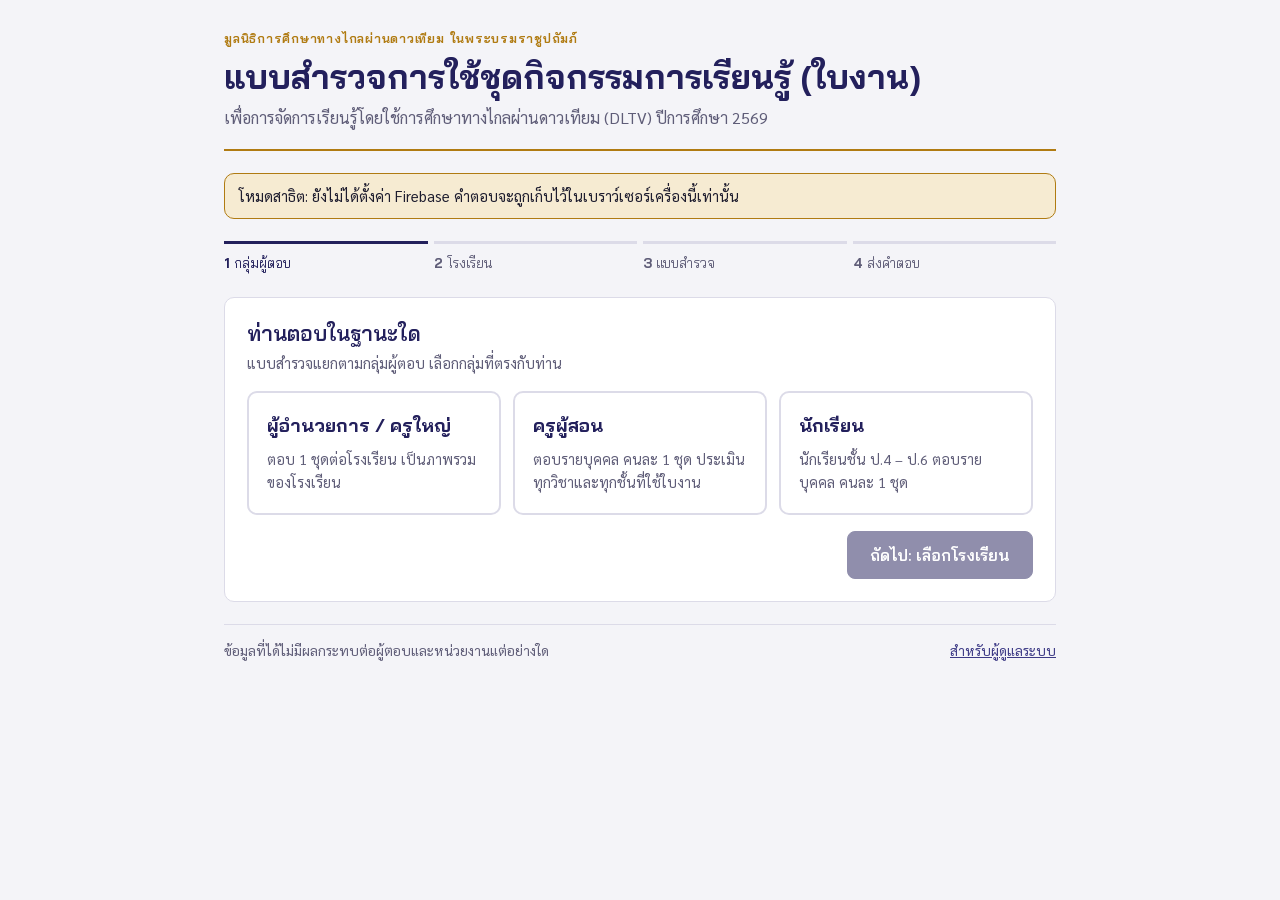
==== index.html @ cc423f3e "Add files via upload" ====
<!doctype html>
<html lang="th">
<head>
<meta charset="utf-8">
<meta name="viewport" content="width=device-width, initial-scale=1, viewport-fit=cover">
<title>แบบสำรวจใบงาน DLTV</title>
<meta name="claude:viewport-fit-sides" content="cover">
<link rel="preconnect" href="https://fonts.googleapis.com">
<link rel="preconnect" href="https://fonts.gstatic.com" crossorigin>
<link rel="stylesheet" href="https://fonts.googleapis.com/css2?family=Bai+Jamjuree:wght@500;600;700&family=Sarabun:wght@400;500;600&display=swap">
<link rel="stylesheet" href="css/style.css">
</head>
<body>
<main class="wrap" id="app">
  <header class="mast">
    <p class="eyebrow" id="org"></p>
    <h1 id="title"></h1>
    <p class="sub" id="subtitle"></p>
  </header>
  <p class="demo-flag" id="demoFlag" hidden>โหมดสาธิต: ยังไม่ได้ตั้งค่า Firebase คำตอบจะถูกเก็บไว้ในเบราว์เซอร์เครื่องนี้เท่านั้น</p>
  <div id="draftBar" class="alert info" hidden>
    มีแบบสำรวจที่ยังกรอกไม่เสร็จในเครื่องนี้
    <button class="link" id="draftResume" type="button">ทำต่อ</button> ·
    <button class="link" id="draftDiscard" type="button">เริ่มใหม่</button>
  </div>

  <ol class="steps" id="steps">
    <li data-s="1"><b>1</b>กลุ่มผู้ตอบ</li>
    <li data-s="2"><b>2</b>โรงเรียน</li>
    <li data-s="3"><b>3</b>แบบสำรวจ</li>
    <li data-s="4"><b>4</b>ส่งคำตอบ</li>
  </ol>

  <!-- STEP 1 -->
  <section class="panel" id="s1">
    <header>
      <h2>ท่านตอบในฐานะใด</h2>
      <p class="hint">แบบสำรวจแยกตามกลุ่มผู้ตอบ เลือกกลุ่มที่ตรงกับท่าน</p>
    </header>
    <div class="roles" id="roles"></div>
    <div class="actions"><span></span><button class="btn" id="to2" type="button" disabled>ถัดไป: เลือกโรงเรียน</button></div>
  </section>

  <!-- STEP 2 -->
  <section class="panel" id="s2" hidden>
    <header>
      <h2>ค้นหาโรงเรียนของท่าน</h2>
      <p class="hint">พิมพ์ชื่อโรงเรียนหรือรหัส 10 หลัก ระบบจะดึงข้อมูลพื้นฐานมาให้</p>
    </header>
    <div class="seg" role="group" aria-label="ประเภทโรงเรียน">
      <button type="button" data-mode="list" aria-pressed="true">โรงเรียนปลายทาง (ค้นหาจากรายชื่อ)</button>
      <button type="button" data-mode="manual" aria-pressed="false">โรงเรียนต้นทาง / ไม่พบชื่อ</button>
    </div>

    <div id="modeList" style="display:grid;gap:12px">
      <div class="search-row">
        <label class="f"><span>ชื่อโรงเรียน หรือ รหัสโรงเรียน</span>
          <input type="search" id="q" placeholder="เช่น บ้านคลองปัญญา หรือ 1081010170" autocomplete="off"></label>
        <label class="f"><span>จังหวัด (ไม่บังคับ)</span>
          <select id="prov"><option value="">ทุกจังหวัด</option></select></label>
      </div>
      <ul class="results" id="results" hidden></ul>
      <p class="hint" id="loadMsg">กำลังโหลดรายชื่อโรงเรียน…</p>
    </div>

    <div id="modeManual" hidden style="display:grid;gap:12px">
      <p class="hint">สำหรับโรงเรียนต้นทาง หรือโรงเรียนที่ไม่พบในรายชื่อ กรุณากรอกข้อมูลเอง</p>
      <div class="grid2">
        <label class="f"><span>รหัสโรงเรียน (10 หลัก) <b>*</b></span><input type="text" inputmode="numeric" maxlength="10" id="m_code" data-k="school.code"></label>
        <label class="f"><span>ชื่อโรงเรียน <b>*</b></span><input type="text" id="m_name" data-k="school.name"></label>
        <label class="f"><span>ตำบล</span><input type="text" id="m_tambon" data-k="school.tambon"></label>
        <label class="f"><span>อำเภอ</span><input type="text" id="m_amphoe" data-k="school.amphoe"></label>
        <label class="f"><span>จังหวัด <b>*</b></span><input type="text" id="m_province" data-k="school.province"></label>
        <label class="f"><span>รหัสไปรษณีย์</span><input type="text" inputmode="numeric" maxlength="5" id="m_zip" data-k="school.zip"></label>
        <label class="f"><span>หมายเลขโทรศัพท์</span><input type="tel" id="m_phone" data-k="school.phone"></label>
      </div>
    </div>

    <div id="picked"></div>

    <fieldset id="affil">
      <legend>หน่วยงานต้นสังกัด <b style="color:var(--bad)">*</b></legend>
      <div class="choices" id="affilChoices"></div>
    </fieldset>

    <div class="actions">
      <button class="btn ghost" type="button" data-back="1">ย้อนกลับ</button>
      <button class="btn" id="to3" type="button">ถัดไป: ทำแบบสำรวจ</button>
    </div>
  </section>

  <!-- STEP 3 -->
  <section class="panel" id="s3" hidden>
    <header>
      <p class="eyebrow" id="formEyebrow"></p>
      <h2 id="formTitle"></h2>
      <p class="hint" id="formSchool"></p>
    </header>
    <div id="form" style="display:grid;gap:22px"></div>
    <div id="formErr" class="alert err" hidden></div>
    <div class="actions">
      <button class="btn ghost" type="button" data-back="2">ย้อนกลับ</button>
      <button class="btn" id="submit" type="button">ส่งแบบสำรวจ</button>
    </div>
  </section>

  <!-- STEP 4 -->
  <section class="panel done" id="s4" hidden>
    <div class="check" aria-hidden="true">✓</div>
    <h2>ส่งแบบสำรวจเรียบร้อยแล้ว</h2>
    <p>ขอบคุณที่ร่วมให้ข้อมูล คำตอบของท่านจะนำไปพัฒนาคู่มือครู แผนการจัดการเรียนรู้ และชุดกิจกรรมการเรียนรู้ (ใบงาน)</p>
    <p class="ref" id="refNo"></p>
    <button class="btn" id="again" type="button">ตอบแบบสำรวจอีกชุด</button>
  </section>

  <footer class="foot">
    <span>ข้อมูลที่ได้ไม่มีผลกระทบต่อผู้ตอบและหน่วยงานแต่อย่างใด</span>
    <a href="admin.html">สำหรับผู้ดูแลระบบ</a>
  </footer>
</main>
<script type="module" src="js/survey.js"></script>
</body>
</html>
---- css/style.css ----
/* Layout: single reading column (max 52rem) of numbered steps; admin uses a wider 72rem grid.
   Palette: royal ink + foundation gold on a cool paper ground. */
:root {
  --ink: #23205c;
  --ink-2: #3d3a86;
  --gold: #b07b12;
  --gold-soft: #f6ebd2;
  --bg: #f4f4f8;
  --surface: #ffffff;
  --line: #dcdbe8;
  --fg: #1d1c2e;
  --muted: #5f5d78;
  --ok: #1f7a4d;
  --ok-soft: #e1f2e9;
  --warn: #a2560b;
  --bad: #b3261e;
  --bad-soft: #fbe6e4;
  --focus: #5b57d6;
  --font-display: "Bai Jamjuree", "Sarabun", "Leelawadee UI", "Tahoma", sans-serif;
  --font-body: "Sarabun", "Leelawadee UI", "Tahoma", sans-serif;
  --r: 10px;
}
@media (prefers-color-scheme: dark) {
  :root:not([data-theme="light"]) {
    --ink: #c9c6ff; --ink-2: #a9a5f5; --gold: #e2b450; --gold-soft: #3a2f17;
    --bg: #14131f; --surface: #1e1d2d; --line: #34334a; --fg: #ebeaf5; --muted: #a3a1bd;
    --ok: #5fcf95; --ok-soft: #173326; --warn: #f0a85a; --bad: #ff8a80; --bad-soft: #3d1f1d; --focus: #9e9bff;
    color-scheme: dark;
  }
}
:root[data-theme="dark"] {
  --ink: #c9c6ff; --ink-2: #a9a5f5; --gold: #e2b450; --gold-soft: #3a2f17;
  --bg: #14131f; --surface: #1e1d2d; --line: #34334a; --fg: #ebeaf5; --muted: #a3a1bd;
  --ok: #5fcf95; --ok-soft: #173326; --warn: #f0a85a; --bad: #ff8a80; --bad-soft: #3d1f1d; --focus: #9e9bff;
  color-scheme: dark;
}

* { box-sizing: border-box; }
[hidden] { display: none !important; }
body {
  margin: 0; background: var(--bg); color: var(--fg);
  font: 16px/1.65 var(--font-body);
  padding-left: max(16px, env(safe-area-inset-left, 0px));
  padding-right: max(16px, env(safe-area-inset-right, 0px));
}
h1, h2, h3 { font-family: var(--font-display); line-height: 1.3; text-wrap: balance; margin: 0; color: var(--ink); }
h1 { font-size: clamp(1.5rem, 4vw, 2.1rem); font-weight: 700; }
h2 { font-size: 1.3rem; font-weight: 600; }
h3 { font-size: 1.05rem; font-weight: 600; }
p { margin: 0; }
a { color: var(--ink-2); }
button, input, select, textarea { font: inherit; color: inherit; }
:focus-visible { outline: 3px solid var(--focus); outline-offset: 2px; }

.wrap { max-width: 52rem; margin: 0 auto; padding-block: 28px 64px; display: grid; gap: 22px; }
.wrap.wide { max-width: 76rem; }

/* masthead */
.mast { display: grid; gap: 6px; padding-bottom: 18px; border-bottom: 2px solid var(--gold); }
.eyebrow { font-family: var(--font-display); font-size: .8rem; letter-spacing: .06em; color: var(--gold); font-weight: 600; }
.mast .sub { color: var(--muted); }
.demo-flag { background: var(--gold-soft); color: var(--fg); border: 1px solid var(--gold); border-radius: var(--r); padding: 10px 14px; font-size: .92rem; }

/* step tracker */
.steps { display: grid; grid-template-columns: repeat(4, minmax(0, 1fr)); gap: 6px; list-style: none; margin: 0; padding: 0; }
.steps li { min-width: 0; font-family: var(--font-display); font-size: .85rem; color: var(--muted); padding-top: 8px; border-top: 3px solid var(--line); }
.steps li b { font-weight: 700; margin-right: 4px; }
.steps li.on { color: var(--ink); border-top-color: var(--ink); }
.steps li.done { color: var(--ok); border-top-color: var(--ok); }

.panel { background: var(--surface); border: 1px solid var(--line); border-radius: var(--r); padding: 22px; display: grid; gap: 16px; min-width: 0; }
.panel > header { display: grid; gap: 4px; }
.hint { color: var(--muted); font-size: .92rem; }

/* role cards */
.roles { display: grid; grid-template-columns: repeat(auto-fit, minmax(14rem, 1fr)); gap: 12px; }
.role { text-align: left; background: var(--surface); border: 2px solid var(--line); border-radius: var(--r); padding: 18px; cursor: pointer; display: grid; gap: 6px; }
.role:hover { border-color: var(--ink-2); }
.role[aria-pressed="true"] { border-color: var(--ink); box-shadow: inset 0 0 0 1px var(--ink); }
.role .t { font-family: var(--font-display); font-weight: 700; font-size: 1.15rem; color: var(--ink); }
.role .n { font-size: .9rem; color: var(--muted); }
.role .tag { justify-self: start; font-size: .75rem; font-family: var(--font-display); background: var(--gold-soft); color: var(--fg); padding: 1px 8px; border-radius: 99px; }

/* fields */
.grid2 { display: grid; grid-template-columns: repeat(auto-fit, minmax(14rem, 1fr)); gap: 12px 16px; }
.grid3 { display: grid; grid-template-columns: repeat(auto-fit, minmax(10rem, 1fr)); gap: 12px 16px; }
label.f { display: grid; gap: 4px; font-size: .92rem; color: var(--muted); min-width: 0; }
label.f > span b { color: var(--bad); }
input[type=text], input[type=tel], input[type=email], input[type=number], input[type=search], input[type=password], select, textarea {
  width: 100%; background: var(--bg); border: 1px solid var(--line); border-radius: 8px; padding: 9px 12px; color: var(--fg);
}
textarea { min-height: 6.5rem; resize: vertical; }
input:focus, select:focus, textarea:focus { border-color: var(--ink-2); outline: none; box-shadow: 0 0 0 3px color-mix(in srgb, var(--focus) 25%, transparent); }
.missing input, .missing select, .missing textarea, input.missing, textarea.missing { border-color: var(--bad); }
fieldset { border: 0; margin: 0; padding: 0; display: grid; gap: 8px; min-width: 0; }
legend { font-family: var(--font-display); font-weight: 600; color: var(--ink); padding: 0; margin-bottom: 6px; }
.choice { display: flex; gap: 10px; align-items: flex-start; padding: 8px 12px; border: 1px solid var(--line); border-radius: 8px; cursor: pointer; background: var(--surface); }
.choice:has(input:checked) { border-color: var(--ink); background: color-mix(in srgb, var(--ink) 6%, var(--surface)); }
.choice input { margin-top: 5px; accent-color: var(--ink); }
.choices { display: grid; gap: 8px; }
fieldset.missing .choice { border-color: var(--bad); }

/* tabs (segmented) */
.seg { display: inline-flex; border: 1px solid var(--line); border-radius: 12px; padding: 3px; background: var(--bg); flex-wrap: wrap; gap: 2px; }
.seg button { border: 0; background: transparent; padding: 6px 14px; border-radius: 9px; cursor: pointer; color: var(--muted); text-align: left; font-family: var(--font-display); font-size: .9rem; }
.seg button[aria-pressed="true"] { background: var(--surface); color: var(--ink); font-weight: 600; box-shadow: 0 1px 2px rgb(0 0 0 / .12); }

/* school search */
.search-row { display: grid; grid-template-columns: 1fr minmax(9rem, 14rem); gap: 10px; }
@media (max-width: 560px) { .search-row { grid-template-columns: 1fr; } }
.results { list-style: none; margin: 0; padding: 0; border: 1px solid var(--line); border-radius: 8px; max-height: 22rem; overflow-y: auto; }
.results li { border-bottom: 1px solid var(--line); }
.results li:last-child { border-bottom: 0; }
.results button { width: 100%; text-align: left; background: transparent; border: 0; padding: 10px 14px; cursor: pointer; display: grid; grid-template-columns: 1fr auto; gap: 2px 10px; align-items: center; }
.results button:hover, .results button:focus-visible { background: color-mix(in srgb, var(--ink) 7%, transparent); }
.results .nm { font-weight: 600; }
.results .loc { grid-column: 1; font-size: .85rem; color: var(--muted); }
.results .empty { padding: 14px; color: var(--muted); }
.badge { font-size: .75rem; font-family: var(--font-display); padding: 2px 9px; border-radius: 99px; white-space: nowrap; grid-row: 1 / span 2; grid-column: 2; }
.b-sem1 { background: #e3eefc; color: #1d4f91; }
.b-sem2 { background: #f3e5fb; color: #6b2d8c; }
.b-both { background: var(--gold-soft); color: #6d4b05; }
.b-origin { background: #e7e7ee; color: #45445a; }
:root[data-theme="dark"] .b-sem1 { background: #1d2c44; color: #9cc2f5; }
:root[data-theme="dark"] .b-sem2 { background: #33223f; color: #d7a9f0; }
:root[data-theme="dark"] .b-both { color: var(--gold); }
:root[data-theme="dark"] .b-origin { background: #2c2b3d; color: #c4c3d8; }
@media (prefers-color-scheme: dark) {
  :root:not([data-theme="light"]) .b-sem1 { background: #1d2c44; color: #9cc2f5; }
  :root:not([data-theme="light"]) .b-sem2 { background: #33223f; color: #d7a9f0; }
  :root:not([data-theme="light"]) .b-both { color: var(--gold); }
  :root:not([data-theme="light"]) .b-origin { background: #2c2b3d; color: #c4c3d8; }
}

.school-card { border: 1px solid var(--ink-2); border-radius: var(--r); padding: 16px; display: grid; gap: 10px; background: color-mix(in srgb, var(--ink) 4%, var(--surface)); }
.school-card .top { display: flex; flex-wrap: wrap; gap: 8px 12px; align-items: center; justify-content: space-between; }
.school-card .top h3 { font-size: 1.2rem; }
.kv { display: grid; grid-template-columns: repeat(auto-fit, minmax(11rem, 1fr)); gap: 6px 16px; margin: 0; }
.kv div { min-width: 0; }
.kv dt { font-size: .78rem; color: var(--muted); }
.kv dd { margin: 0; font-weight: 500; overflow-wrap: anywhere; font-variant-numeric: tabular-nums; }

/* matrix (subject x grade) */
.tbl-wrap { overflow-x: auto; border: 1px solid var(--line); border-radius: 8px; }
table { border-collapse: collapse; width: 100%; font-variant-numeric: tabular-nums; }
th, td { padding: 8px 10px; border-bottom: 1px solid var(--line); text-align: left; vertical-align: middle; }
thead th { font-family: var(--font-display); font-size: .85rem; color: var(--muted); background: var(--bg); font-weight: 600; }
tr:last-child td { border-bottom: 0; }
.matrix td.c, .matrix th.c { text-align: center; width: 3.6rem; }
.matrix input { width: 1.25rem; height: 1.25rem; accent-color: var(--ink); cursor: pointer; }
.matrix tr.missing td:first-child { color: var(--bad); }

/* rating blocks */
.rblock { border: 1px solid var(--line); border-radius: var(--r); overflow: hidden; }
.rblock > summary { list-style: none; cursor: pointer; padding: 14px 16px; display: flex; flex-wrap: wrap; gap: 6px 12px; align-items: center; justify-content: space-between; background: var(--bg); }
.rblock > summary::-webkit-details-marker { display: none; }
.rblock > summary h3 { font-size: 1.05rem; }
.rblock > summary .cnt { font-family: var(--font-display); font-size: .85rem; color: var(--muted); font-variant-numeric: tabular-nums; }
.rblock.complete > summary .cnt { color: var(--ok); }
.rblock.missing { border-color: var(--bad); }
.rblock .tools { display: flex; justify-content: flex-end; gap: 8px; padding: 8px 16px 0; flex-wrap: wrap; }
.rgroup { padding: 4px 16px 10px; }
.rgroup h4 { margin: 14px 0 4px; font-family: var(--font-display); font-size: .9rem; color: var(--gold); font-weight: 600; }
.ritem { display: grid; grid-template-columns: 1.6rem 1fr auto; gap: 6px 10px; align-items: center; padding: 9px 0; border-top: 1px dashed var(--line); }
.ritem .no { color: var(--muted); font-variant-numeric: tabular-nums; font-size: .9rem; }
.ritem.missing .txt { color: var(--bad); }
.scale { display: flex; gap: 4px; }
.scale label { position: relative; }
.scale input { position: absolute; opacity: 0; inset: 0; }
.scale span { display: grid; place-items: center; width: 2.4rem; height: 2.4rem; border: 1px solid var(--line); border-radius: 8px; font-family: var(--font-display); font-weight: 600; cursor: pointer; background: var(--surface); color: var(--muted); }
.scale input:checked + span { background: var(--ink); color: var(--surface); border-color: var(--ink); }
.scale input:focus-visible + span { outline: 3px solid var(--focus); outline-offset: 1px; }
.scale label:hover span { border-color: var(--ink-2); }
@media (max-width: 620px) {
  .ritem { grid-template-columns: 1.6rem 1fr; }
  .ritem .scale { grid-column: 2; }
}
.legend { display: flex; flex-wrap: wrap; gap: 4px 14px; font-size: .82rem; color: var(--muted); }
.legend b { font-family: var(--font-display); color: var(--ink); }

/* buttons */
.actions { display: flex; flex-wrap: wrap; gap: 10px; justify-content: space-between; align-items: center; }
.btn { border: 1px solid var(--ink); background: var(--ink); color: var(--surface); padding: 10px 22px; border-radius: 8px; cursor: pointer; font-family: var(--font-display); font-weight: 600; }
.btn:hover { background: var(--ink-2); border-color: var(--ink-2); }
.btn:disabled { opacity: .5; cursor: not-allowed; }
.btn.ghost { background: transparent; color: var(--ink); }
.btn.ghost:hover { background: color-mix(in srgb, var(--ink) 8%, transparent); }
.btn.small { padding: 5px 12px; font-size: .85rem; font-weight: 500; }
.btn.danger { background: var(--bad); border-color: var(--bad); }
.link { background: none; border: 0; color: var(--ink-2); text-decoration: underline; cursor: pointer; padding: 0; }

.alert { border-radius: 8px; padding: 12px 14px; font-size: .95rem; }
.alert.err { background: var(--bad-soft); color: var(--bad); }
.alert.ok { background: var(--ok-soft); color: var(--ok); }
.alert.info { background: var(--gold-soft); color: var(--fg); }

.done { text-align: center; padding: 40px 22px; justify-items: center; }
.done .ref { font-family: var(--font-display); font-size: .9rem; color: var(--muted); }
.check { width: 64px; height: 64px; border-radius: 50%; background: var(--ok-soft); color: var(--ok); display: grid; place-items: center; font-size: 2rem; font-weight: 700; }

footer.foot { color: var(--muted); font-size: .85rem; display: flex; flex-wrap: wrap; gap: 6px 16px; justify-content: space-between; border-top: 1px solid var(--line); padding-top: 14px; }

@media (prefers-reduced-motion: no-preference) {
  .panel { animation: rise .25s ease-out; }
  @keyframes rise { from { transform: translateY(6px); } to { transform: none; } }
}

/* ---------- admin ---------- */
.toolbar { display: flex; flex-wrap: wrap; gap: 10px 14px; align-items: end; }
.toolbar label.f { flex: 1 1 11rem; }
.toolbar .btns { display: flex; flex-wrap: wrap; gap: 8px; }
.tabs { display: flex; gap: 4px; border-bottom: 1px solid var(--line); overflow-x: auto; }
.tabs button { border: 0; background: none; padding: 10px 14px; cursor: pointer; font-family: var(--font-display); color: var(--muted); border-bottom: 3px solid transparent; white-space: nowrap; }
.tabs button[aria-selected="true"] { color: var(--ink); border-bottom-color: var(--gold); font-weight: 600; }
.kpis { display: grid; grid-template-columns: repeat(auto-fit, minmax(10rem, 1fr)); gap: 12px; }
.kpi { background: var(--surface); border: 1px solid var(--line); border-radius: var(--r); padding: 14px 16px; display: grid; gap: 2px; }
.kpi .k { font-size: .82rem; color: var(--muted); }
.kpi .v { font-family: var(--font-display); font-size: 1.8rem; font-weight: 700; color: var(--ink); font-variant-numeric: tabular-nums; line-height: 1.2; }
.kpi .s { font-size: .82rem; color: var(--muted); font-variant-numeric: tabular-nums; }
.two { display: grid; grid-template-columns: repeat(auto-fit, minmax(22rem, 1fr)); gap: 16px; }
@media (max-width: 480px) { .two { grid-template-columns: 1fr; } }
.hbars { display: grid; gap: 8px; }
.hbar { display: grid; grid-template-columns: minmax(7rem, 13rem) 1fr 4.2rem; gap: 10px; align-items: center; font-size: .9rem; }
.hbar .lab { min-width: 0; overflow-wrap: anywhere; }
.hbar .track { height: 12px; background: var(--bg); border-radius: 99px; overflow: hidden; border: 1px solid var(--line); }
.hbar .fill { display: block; height: 100%; background: var(--ink-2); border-radius: 99px; }
.hbar .num { text-align: right; font-variant-numeric: tabular-nums; font-weight: 600; }
.axis { display: grid; grid-template-columns: minmax(7rem, 13rem) 1fr 4.2rem; gap: 10px; font-size: .75rem; color: var(--muted); }
.axis .ticks { display: flex; justify-content: space-between; }
td.n, th.n { text-align: right; white-space: nowrap; }
tr.grp td { background: var(--bg); font-family: var(--font-display); font-weight: 600; color: var(--ink); }
tr.tot td { font-weight: 700; border-top: 2px solid var(--ink); }
.lv { font-size: .78rem; font-family: var(--font-display); padding: 1px 8px; border-radius: 99px; white-space: nowrap; }
.lv-5 { background: var(--ok-soft); color: var(--ok); }
.lv-4 { background: color-mix(in srgb, var(--ok) 10%, var(--surface)); color: var(--ok); }
.lv-3 { background: var(--gold-soft); color: var(--warn); }
.lv-2, .lv-1 { background: var(--bad-soft); color: var(--bad); }
.scroll { max-height: 28rem; overflow: auto; border: 1px solid var(--line); border-radius: 8px; }
.scroll thead th { position: sticky; top: 0; z-index: 1; }
.notes { display: grid; gap: 10px; }
.note { border-left: 3px solid var(--gold); padding: 6px 12px; background: var(--surface); }
.note .meta { font-size: .8rem; color: var(--muted); }
.note p { white-space: pre-wrap; overflow-wrap: anywhere; }
.pct { display: grid; grid-template-columns: 1fr 3.4rem; gap: 8px; align-items: center; min-width: 7rem; }
.pct .track { display: block; height: 10px; background: var(--bg); border: 1px solid var(--line); border-radius: 99px; overflow: hidden; }
.pct .fill { display: block; height: 100%; background: var(--gold); }
@media (max-width: 480px) { .steps li { font-size: .75rem; } .steps li b { display: block; } }
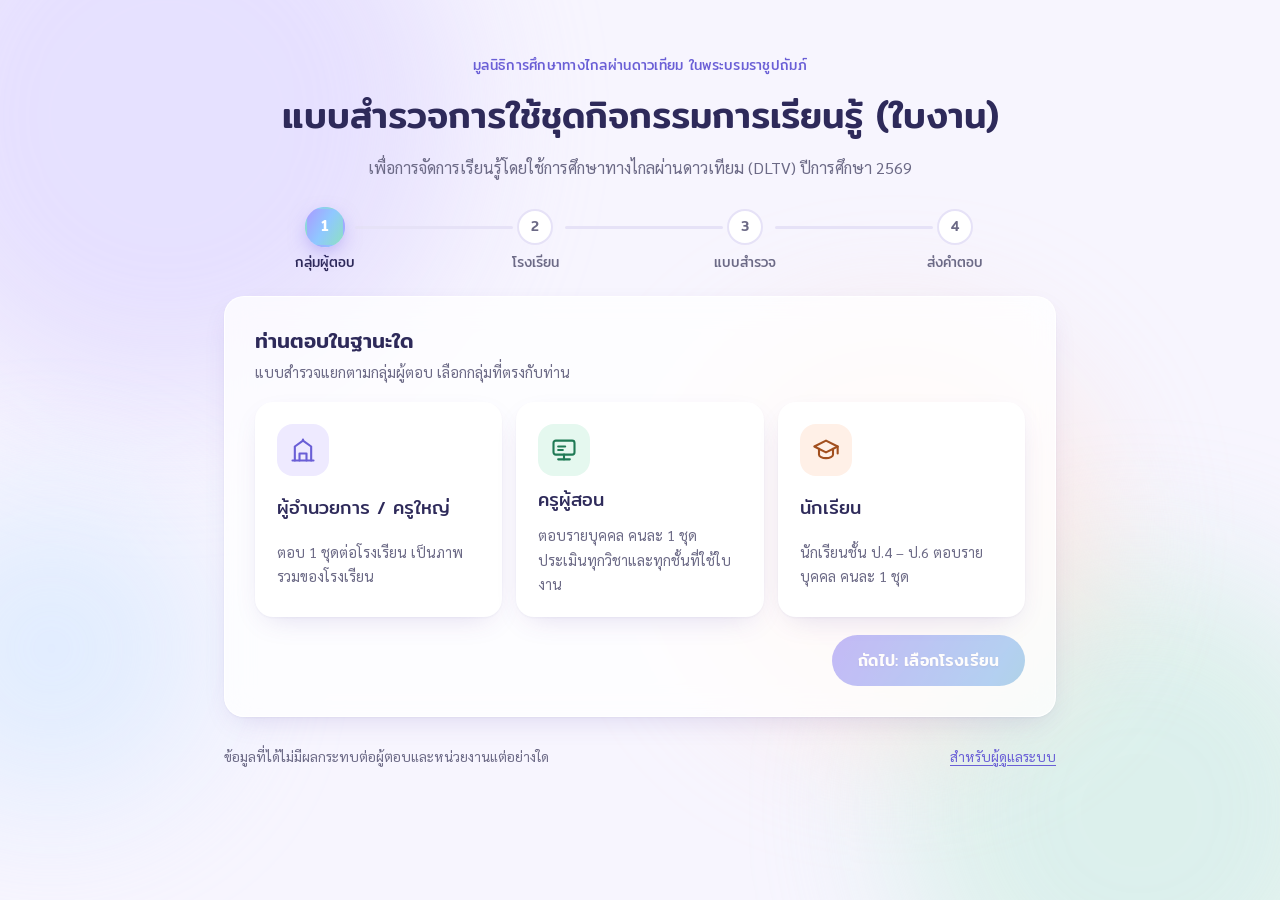
==== commit 7648267c: "Add files via upload" ====
--- a/index.html
+++ b/index.html
@@ -5,14 +5,18 @@
 <meta name="viewport" content="width=device-width, initial-scale=1, viewport-fit=cover">
 <title>แบบสำรวจใบงาน DLTV</title>
 <meta name="claude:viewport-fit-sides" content="cover">
+<meta name="theme-color" content="#f7f5fe">
+<link rel="icon" href="img/logo.png">
 <link rel="preconnect" href="https://fonts.googleapis.com">
 <link rel="preconnect" href="https://fonts.gstatic.com" crossorigin>
-<link rel="stylesheet" href="https://fonts.googleapis.com/css2?family=Bai+Jamjuree:wght@500;600;700&family=Sarabun:wght@400;500;600&display=swap">
+<link rel="stylesheet" href="https://fonts.googleapis.com/css2?family=Mitr:wght@300;400;500&family=Sarabun:wght@400;500;600&display=swap">
 <link rel="stylesheet" href="css/style.css">
 </head>
 <body>
+<div class="bg" aria-hidden="true"><span></span><span></span><span></span><span></span></div>
 <main class="wrap" id="app">
   <header class="mast">
+    <div class="brand"><img class="logo" src="img/logo.png" alt="ตรามูลนิธิการศึกษาทางไกลผ่านดาวเทียม ในพระบรมราชูปถัมภ์" onerror="if(!this.dataset.f){this.dataset.f=1;this.src='https://dltv.ac.th/upload/data/users/0/316/CMS/images/logo%20dlf%20%E0%B8%AA%E0%B8%A1%E0%B8%9A%E0%B8%B9%E0%B8%A3%E0%B8%93%E0%B9%8C.png'}else{this.hidden=true}"></div>
     <p class="eyebrow" id="org"></p>
     <h1 id="title"></h1>
     <p class="sub" id="subtitle"></p>
@@ -96,6 +100,7 @@
       <h2 id="formTitle"></h2>
       <p class="hint" id="formSchool"></p>
     </header>
+    <div class="formprog" id="formProg" hidden><span class="bar"><i id="formProgBar"></i></span><span class="lbl" id="formProgLbl"></span></div>
     <div id="form" style="display:grid;gap:22px"></div>
     <div id="formErr" class="alert err" hidden></div>
     <div class="actions">
@@ -106,7 +111,7 @@
 
   <!-- STEP 4 -->
   <section class="panel done" id="s4" hidden>
-    <div class="check" aria-hidden="true">✓</div>
+    <svg class="check" viewBox="0 0 100 100" aria-hidden="true"><circle cx="50" cy="50" r="45"/><path d="M30 52 l14 14 l27 -30"/></svg>
     <h2>ส่งแบบสำรวจเรียบร้อยแล้ว</h2>
     <p>ขอบคุณที่ร่วมให้ข้อมูล คำตอบของท่านจะนำไปพัฒนาคู่มือครู แผนการจัดการเรียนรู้ และชุดกิจกรรมการเรียนรู้ (ใบงาน)</p>
     <p class="ref" id="refNo"></p>
--- a/css/style.css
+++ b/css/style.css
@@ -1,247 +1,385 @@
-/* Layout: single reading column (max 52rem) of numbered steps; admin uses a wider 72rem grid.
-   Palette: royal ink + foundation gold on a cool paper ground. */
+/* Layout: one centered reading column (52rem) of glassy pastel cards over a slow-drifting
+   watercolor ground; admin widens to 76rem. Palette: lavender, mint, peach, sky, lemon, rose
+   pastels with a deep plum ink for legible text. Single light theme by design. */
 :root {
-  --ink: #23205c;
-  --ink-2: #3d3a86;
+  color-scheme: light;
+  --ink: #2e2a5a;          /* headings, primary text accents */
+  --ink-2: #6a5fd6;        /* interactive lavender */
+  --fg: #2b2a3d;
+  --muted: #6c6a86;
+  --bg: #f7f5fe;
+  --surface: rgba(255, 255, 255, .78);
+  --surface-solid: #ffffff;
+  --field: #fbfaff;
+  --line: #e6e2f7;
+  --lav: #cfc6ff;  --lav-soft: #eeeaff;
+  --mint: #b8ecd6; --mint-soft: #e5f8ef; --mint-ink: #1f7a55;
+  --peach: #ffd4bd; --peach-soft: #fff0e7; --peach-ink: #a24f1e;
+  --sky: #c3e2ff;  --sky-soft: #e8f4ff;  --sky-ink: #2a5f99;
+  --lemon: #fbe9a6; --lemon-soft: #fff8dc; --lemon-ink: #876509;
+  --rose: #ffc9d6; --rose-soft: #ffeef2; --rose-ink: #b23a5a;
   --gold: #b07b12;
-  --gold-soft: #f6ebd2;
-  --bg: #f4f4f8;
-  --surface: #ffffff;
-  --line: #dcdbe8;
-  --fg: #1d1c2e;
-  --muted: #5f5d78;
-  --ok: #1f7a4d;
-  --ok-soft: #e1f2e9;
-  --warn: #a2560b;
-  --bad: #b3261e;
-  --bad-soft: #fbe6e4;
-  --focus: #5b57d6;
-  --font-display: "Bai Jamjuree", "Sarabun", "Leelawadee UI", "Tahoma", sans-serif;
+  --ok: var(--mint-ink); --ok-soft: var(--mint-soft);
+  --warn: var(--peach-ink);
+  --bad: var(--rose-ink); --bad-soft: var(--rose-soft);
+  --gold-soft: var(--lemon-soft);
+  --focus: #8b7cf6;
+  --grad: linear-gradient(120deg, #a99bff 0%, #8fc8ff 50%, #8ee0c2 100%);
+  --grad-btn: linear-gradient(120deg, #7c6af0 0%, #5c9be6 55%, #3fae8b 100%);
+  --shadow: 0 1px 2px rgba(60, 50, 120, .05), 0 10px 30px -12px rgba(90, 70, 170, .22);
+  --shadow-lift: 0 2px 4px rgba(60, 50, 120, .06), 0 18px 40px -14px rgba(90, 70, 170, .32);
+  --font-display: "Mitr", "Sarabun", "Leelawadee UI", "Tahoma", sans-serif;
   --font-body: "Sarabun", "Leelawadee UI", "Tahoma", sans-serif;
-  --r: 10px;
-}
-@media (prefers-color-scheme: dark) {
-  :root:not([data-theme="light"]) {
-    --ink: #c9c6ff; --ink-2: #a9a5f5; --gold: #e2b450; --gold-soft: #3a2f17;
-    --bg: #14131f; --surface: #1e1d2d; --line: #34334a; --fg: #ebeaf5; --muted: #a3a1bd;
-    --ok: #5fcf95; --ok-soft: #173326; --warn: #f0a85a; --bad: #ff8a80; --bad-soft: #3d1f1d; --focus: #9e9bff;
-    color-scheme: dark;
-  }
-}
-:root[data-theme="dark"] {
-  --ink: #c9c6ff; --ink-2: #a9a5f5; --gold: #e2b450; --gold-soft: #3a2f17;
-  --bg: #14131f; --surface: #1e1d2d; --line: #34334a; --fg: #ebeaf5; --muted: #a3a1bd;
-  --ok: #5fcf95; --ok-soft: #173326; --warn: #f0a85a; --bad: #ff8a80; --bad-soft: #3d1f1d; --focus: #9e9bff;
-  color-scheme: dark;
+  --r: 20px;
+  --r-sm: 12px;
+  --ease: cubic-bezier(.22, 1, .36, 1);
+  --spring: cubic-bezier(.34, 1.56, .64, 1);
 }
 
 * { box-sizing: border-box; }
 [hidden] { display: none !important; }
+html { scroll-behavior: smooth; }
 body {
-  margin: 0; background: var(--bg); color: var(--fg);
-  font: 16px/1.65 var(--font-body);
+  margin: 0; min-height: 100vh; background: var(--bg); color: var(--fg);
+  font: 16px/1.7 var(--font-body);
   padding-left: max(16px, env(safe-area-inset-left, 0px));
   padding-right: max(16px, env(safe-area-inset-right, 0px));
-}
-h1, h2, h3 { font-family: var(--font-display); line-height: 1.3; text-wrap: balance; margin: 0; color: var(--ink); }
-h1 { font-size: clamp(1.5rem, 4vw, 2.1rem); font-weight: 700; }
-h2 { font-size: 1.3rem; font-weight: 600; }
-h3 { font-size: 1.05rem; font-weight: 600; }
+  overflow-x: hidden;
+}
+
+/* drifting watercolor ground */
+.bg { position: fixed; inset: 0; z-index: -1; overflow: hidden; pointer-events: none; }
+.bg span { position: absolute; border-radius: 50%; filter: blur(70px); opacity: .55; }
+.bg span:nth-child(1) { width: 46vmax; height: 46vmax; background: #d9d0ff; top: -14vmax; left: -10vmax; animation: drift1 26s ease-in-out infinite alternate; }
+.bg span:nth-child(2) { width: 38vmax; height: 38vmax; background: #c6ecdd; bottom: -12vmax; right: -8vmax; animation: drift2 30s ease-in-out infinite alternate; }
+.bg span:nth-child(3) { width: 30vmax; height: 30vmax; background: #ffdccc; top: 38%; left: 55%; animation: drift3 34s ease-in-out infinite alternate; }
+.bg span:nth-child(4) { width: 24vmax; height: 24vmax; background: #cfe6ff; top: 55%; left: -8vmax; animation: drift2 28s ease-in-out infinite alternate-reverse; }
+@keyframes drift1 { to { transform: translate(12vmax, 8vmax) scale(1.12); } }
+@keyframes drift2 { to { transform: translate(-10vmax, -10vmax) scale(1.08); } }
+@keyframes drift3 { to { transform: translate(-14vmax, 6vmax) scale(.9); } }
+
+h1, h2, h3 { font-family: var(--font-display); line-height: 1.35; text-wrap: balance; margin: 0; color: var(--ink); font-weight: 500; }
+h1 { font-size: clamp(1.55rem, 4.2vw, 2.25rem); }
+h2 { font-size: 1.3rem; }
+h3 { font-size: 1.08rem; }
 p { margin: 0; }
-a { color: var(--ink-2); }
+a { color: var(--ink-2); text-underline-offset: 3px; }
 button, input, select, textarea { font: inherit; color: inherit; }
-:focus-visible { outline: 3px solid var(--focus); outline-offset: 2px; }
+:focus-visible { outline: 3px solid var(--focus); outline-offset: 2px; border-radius: 8px; }
 
 .wrap { max-width: 52rem; margin: 0 auto; padding-block: 28px 64px; display: grid; gap: 22px; }
 .wrap.wide { max-width: 76rem; }
 
-/* masthead */
-.mast { display: grid; gap: 6px; padding-bottom: 18px; border-bottom: 2px solid var(--gold); }
-.eyebrow { font-family: var(--font-display); font-size: .8rem; letter-spacing: .06em; color: var(--gold); font-weight: 600; }
-.mast .sub { color: var(--muted); }
-.demo-flag { background: var(--gold-soft); color: var(--fg); border: 1px solid var(--gold); border-radius: var(--r); padding: 10px 14px; font-size: .92rem; }
-
-/* step tracker */
-.steps { display: grid; grid-template-columns: repeat(4, minmax(0, 1fr)); gap: 6px; list-style: none; margin: 0; padding: 0; }
-.steps li { min-width: 0; font-family: var(--font-display); font-size: .85rem; color: var(--muted); padding-top: 8px; border-top: 3px solid var(--line); }
-.steps li b { font-weight: 700; margin-right: 4px; }
-.steps li.on { color: var(--ink); border-top-color: var(--ink); }
-.steps li.done { color: var(--ok); border-top-color: var(--ok); }
-
-.panel { background: var(--surface); border: 1px solid var(--line); border-radius: var(--r); padding: 22px; display: grid; gap: 16px; min-width: 0; }
+/* ---------- masthead ---------- */
+.mast { display: grid; gap: 14px; justify-items: center; text-align: center; padding-block: 12px 6px; }
+.brand { display: flex; align-items: center; gap: 14px; justify-content: center; flex-wrap: wrap; }
+.logo { width: 92px; height: 92px; object-fit: contain; filter: drop-shadow(0 8px 18px rgba(120, 90, 200, .25)); animation: logoIn 1s var(--spring) both, float 6s ease-in-out 1s infinite; }
+.mast .eyebrow { animation: up .7s var(--ease) .15s both; }
+.mast h1 { animation: up .7s var(--ease) .25s both; }
+.mast .sub { animation: up .7s var(--ease) .35s both; }
+.mast h1 .hl { background: var(--grad); -webkit-background-clip: text; background-clip: text; color: transparent; }
+.eyebrow { font-family: var(--font-display); font-size: .85rem; letter-spacing: .02em; color: var(--ink-2); }
+.mast .sub { color: var(--muted); max-width: 40rem; }
+.mast.left { justify-items: start; text-align: left; }
+.mast.left .brand { justify-content: flex-start; }
+.mast.left .logo { width: 64px; height: 64px; }
+@keyframes logoIn { from { opacity: 0; transform: scale(.6) rotate(-8deg); } to { opacity: 1; transform: none; } }
+@keyframes float { 50% { transform: translateY(-6px); } }
+@keyframes up { from { opacity: 0; transform: translateY(14px); } to { opacity: 1; transform: none; } }
+
+.demo-flag { background: var(--lemon-soft); border: 1px solid var(--lemon); border-radius: var(--r-sm); padding: 10px 14px; font-size: .92rem; }
+
+/* ---------- step tracker ---------- */
+.steps { display: grid; grid-template-columns: repeat(4, minmax(0, 1fr)); gap: 8px; list-style: none; margin: 0; padding: 0; position: relative; }
+.steps li { min-width: 0; display: grid; justify-items: center; gap: 6px; font-family: var(--font-display); font-size: .85rem; color: var(--muted); text-align: center; position: relative; }
+.steps li::before { content: ""; position: absolute; top: 17px; left: calc(-50% + 22px); right: calc(50% + 22px); height: 3px; border-radius: 3px; background: var(--line); }
+.steps li:first-child::before { display: none; }
+.steps li::after { content: ""; position: absolute; top: 17px; left: calc(-50% + 22px); height: 3px; border-radius: 3px; background: var(--grad); width: 0; transition: width .6s var(--ease); }
+.steps li:first-child::after { display: none; }
+.steps li.on::after, .steps li.done::after { width: calc(100% - 44px); }
+.steps li b { display: grid; place-items: center; width: 36px; height: 36px; border-radius: 50%; background: var(--surface-solid); border: 2px solid var(--line); color: var(--muted); font-weight: 500; transition: all .4s var(--ease); position: relative; z-index: 1; }
+.steps li.on { color: var(--ink); }
+.steps li.on b { background: var(--grad); border-color: transparent; color: #fff; transform: scale(1.12); box-shadow: 0 6px 18px -4px rgba(120, 100, 230, .55); }
+.steps li.done { color: var(--mint-ink); }
+.steps li.done b { background: var(--mint); border-color: var(--mint); color: var(--mint-ink); }
+@media (max-width: 480px) { .steps li { font-size: .74rem; } }
+
+/* ---------- cards ---------- */
+.panel {
+  background: var(--surface); backdrop-filter: blur(14px) saturate(1.2); -webkit-backdrop-filter: blur(14px) saturate(1.2);
+  border: 1px solid rgba(255, 255, 255, .9); border-radius: var(--r); padding: clamp(18px, 3.5vw, 30px);
+  display: grid; gap: 18px; min-width: 0; box-shadow: var(--shadow);
+  animation: panelIn .6s var(--ease) both;
+}
+@keyframes panelIn { from { opacity: 0; transform: translateY(18px) scale(.985); filter: blur(4px); } to { opacity: 1; transform: none; filter: none; } }
 .panel > header { display: grid; gap: 4px; }
 .hint { color: var(--muted); font-size: .92rem; }
 
-/* role cards */
-.roles { display: grid; grid-template-columns: repeat(auto-fit, minmax(14rem, 1fr)); gap: 12px; }
-.role { text-align: left; background: var(--surface); border: 2px solid var(--line); border-radius: var(--r); padding: 18px; cursor: pointer; display: grid; gap: 6px; }
-.role:hover { border-color: var(--ink-2); }
-.role[aria-pressed="true"] { border-color: var(--ink); box-shadow: inset 0 0 0 1px var(--ink); }
-.role .t { font-family: var(--font-display); font-weight: 700; font-size: 1.15rem; color: var(--ink); }
+/* sub-sections inside the form */
+#form { counter-reset: part; }
+#form > section { background: var(--surface-solid); border: 1px solid var(--line); border-radius: 16px; padding: clamp(14px, 3vw, 22px); animation: up .55s var(--ease) both; }
+#form > section:nth-child(2) { animation-delay: .06s; }
+#form > section:nth-child(3) { animation-delay: .12s; }
+#form > section:nth-child(4) { animation-delay: .18s; }
+#form > section:nth-child(5) { animation-delay: .24s; }
+#form > section > h3 { display: flex; align-items: center; gap: 10px; }
+#form > section > h3::before { content: ""; width: 10px; height: 10px; border-radius: 50%; background: var(--grad); flex: none; }
+
+/* ---------- role cards ---------- */
+.roles { display: grid; grid-template-columns: repeat(auto-fit, minmax(14rem, 1fr)); gap: 14px; }
+.role {
+  position: relative; text-align: left; background: var(--surface-solid); border: 2px solid transparent; border-radius: 18px; padding: 20px 20px 18px;
+  cursor: pointer; display: grid; gap: 8px; box-shadow: var(--shadow);
+  transition: transform .35s var(--spring), box-shadow .35s var(--ease), border-color .3s;
+  animation: up .6s var(--ease) both;
+}
+.role:nth-child(2) { animation-delay: .08s; }
+.role:nth-child(3) { animation-delay: .16s; }
+.role:hover { transform: translateY(-4px); box-shadow: var(--shadow-lift); }
+.role:active { transform: translateY(-1px) scale(.98); }
+.role .ic { width: 52px; height: 52px; border-radius: 16px; display: grid; place-items: center; transition: transform .4s var(--spring); }
+.role .ic svg { width: 28px; height: 28px; }
+.role:hover .ic { transform: rotate(-6deg) scale(1.06); }
+.role[data-role="director"] .ic { background: var(--lav-soft); color: #6a5fd6; }
+.role[data-role="teacher"] .ic { background: var(--mint-soft); color: var(--mint-ink); }
+.role[data-role="student"] .ic { background: var(--peach-soft); color: var(--peach-ink); }
+.role .t { font-family: var(--font-display); font-size: 1.15rem; color: var(--ink); }
 .role .n { font-size: .9rem; color: var(--muted); }
-.role .tag { justify-self: start; font-size: .75rem; font-family: var(--font-display); background: var(--gold-soft); color: var(--fg); padding: 1px 8px; border-radius: 99px; }
-
-/* fields */
-.grid2 { display: grid; grid-template-columns: repeat(auto-fit, minmax(14rem, 1fr)); gap: 12px 16px; }
-.grid3 { display: grid; grid-template-columns: repeat(auto-fit, minmax(10rem, 1fr)); gap: 12px 16px; }
-label.f { display: grid; gap: 4px; font-size: .92rem; color: var(--muted); min-width: 0; }
-label.f > span b { color: var(--bad); }
+.role[aria-pressed="true"] { border-color: var(--ink-2); background: linear-gradient(var(--surface-solid), var(--surface-solid)) padding-box, var(--grad) border-box; border-color: transparent; box-shadow: var(--shadow-lift); }
+.role::after { content: "✓"; position: absolute; top: 14px; right: 14px; width: 26px; height: 26px; border-radius: 50%; display: grid; place-items: center; background: var(--grad); color: #fff; font-size: .85rem; transform: scale(0); transition: transform .4s var(--spring); }
+.role[aria-pressed="true"]::after { transform: scale(1); }
+
+/* ---------- fields ---------- */
+.grid2 { display: grid; grid-template-columns: repeat(auto-fit, minmax(14rem, 1fr)); gap: 14px 16px; }
+.grid3 { display: grid; grid-template-columns: repeat(auto-fit, minmax(10rem, 1fr)); gap: 14px 16px; }
+label.f { display: grid; gap: 6px; font-size: .92rem; color: var(--muted); min-width: 0; }
+label.f > span b, legend b { color: var(--rose-ink) !important; }
 input[type=text], input[type=tel], input[type=email], input[type=number], input[type=search], input[type=password], select, textarea {
-  width: 100%; background: var(--bg); border: 1px solid var(--line); border-radius: 8px; padding: 9px 12px; color: var(--fg);
-}
-textarea { min-height: 6.5rem; resize: vertical; }
-input:focus, select:focus, textarea:focus { border-color: var(--ink-2); outline: none; box-shadow: 0 0 0 3px color-mix(in srgb, var(--focus) 25%, transparent); }
-.missing input, .missing select, .missing textarea, input.missing, textarea.missing { border-color: var(--bad); }
+  width: 100%; background: var(--field); border: 1.5px solid var(--line); border-radius: var(--r-sm); padding: 11px 14px; color: var(--fg);
+  transition: border-color .25s, box-shadow .25s, background .25s;
+}
+textarea { min-height: 7rem; resize: vertical; }
+input:hover, select:hover, textarea:hover { border-color: var(--lav); }
+input:focus, select:focus, textarea:focus { border-color: var(--ink-2); outline: none; background: #fff; box-shadow: 0 0 0 4px rgba(139, 124, 246, .18); }
+.missing input, .missing select, .missing textarea, input.missing, textarea.missing { border-color: var(--rose-ink); background: var(--rose-soft); }
+.missing { animation: shake .45s var(--ease); }
+@keyframes shake { 20%, 60% { transform: translateX(-5px); } 40%, 80% { transform: translateX(5px); } }
 fieldset { border: 0; margin: 0; padding: 0; display: grid; gap: 8px; min-width: 0; }
-legend { font-family: var(--font-display); font-weight: 600; color: var(--ink); padding: 0; margin-bottom: 6px; }
-.choice { display: flex; gap: 10px; align-items: flex-start; padding: 8px 12px; border: 1px solid var(--line); border-radius: 8px; cursor: pointer; background: var(--surface); }
-.choice:has(input:checked) { border-color: var(--ink); background: color-mix(in srgb, var(--ink) 6%, var(--surface)); }
-.choice input { margin-top: 5px; accent-color: var(--ink); }
+legend { font-family: var(--font-display); color: var(--ink); padding: 0; margin-bottom: 8px; }
 .choices { display: grid; gap: 8px; }
-fieldset.missing .choice { border-color: var(--bad); }
-
-/* tabs (segmented) */
-.seg { display: inline-flex; border: 1px solid var(--line); border-radius: 12px; padding: 3px; background: var(--bg); flex-wrap: wrap; gap: 2px; }
-.seg button { border: 0; background: transparent; padding: 6px 14px; border-radius: 9px; cursor: pointer; color: var(--muted); text-align: left; font-family: var(--font-display); font-size: .9rem; }
-.seg button[aria-pressed="true"] { background: var(--surface); color: var(--ink); font-weight: 600; box-shadow: 0 1px 2px rgb(0 0 0 / .12); }
-
-/* school search */
-.search-row { display: grid; grid-template-columns: 1fr minmax(9rem, 14rem); gap: 10px; }
+.choice {
+  display: flex; gap: 12px; align-items: center; padding: 11px 14px; border: 1.5px solid var(--line); border-radius: var(--r-sm);
+  cursor: pointer; background: var(--surface-solid); transition: border-color .25s, background .25s, transform .25s var(--spring);
+}
+.choice:hover { border-color: var(--lav); transform: translateX(3px); }
+.choice:has(input:checked) { border-color: var(--ink-2); background: var(--lav-soft); }
+.choice input { width: 1.15rem; height: 1.15rem; accent-color: var(--ink-2); flex: none; }
+fieldset.missing .choice { border-color: var(--rose-ink); }
+
+/* segmented */
+.seg { display: inline-flex; flex-wrap: wrap; gap: 4px; padding: 5px; border-radius: 16px; background: var(--lav-soft); justify-self: start; }
+.seg button { border: 0; background: transparent; padding: 8px 16px; border-radius: 12px; cursor: pointer; color: var(--muted); font-family: var(--font-display); font-size: .9rem; text-align: left; transition: background .3s var(--ease), color .3s, box-shadow .3s; }
+.seg button[aria-pressed="true"] { background: #fff; color: var(--ink); box-shadow: 0 4px 12px -4px rgba(90, 70, 170, .3); }
+
+/* ---------- school search ---------- */
+.search-row { display: grid; grid-template-columns: 1fr minmax(9rem, 14rem); gap: 12px; }
 @media (max-width: 560px) { .search-row { grid-template-columns: 1fr; } }
-.results { list-style: none; margin: 0; padding: 0; border: 1px solid var(--line); border-radius: 8px; max-height: 22rem; overflow-y: auto; }
-.results li { border-bottom: 1px solid var(--line); }
-.results li:last-child { border-bottom: 0; }
-.results button { width: 100%; text-align: left; background: transparent; border: 0; padding: 10px 14px; cursor: pointer; display: grid; grid-template-columns: 1fr auto; gap: 2px 10px; align-items: center; }
-.results button:hover, .results button:focus-visible { background: color-mix(in srgb, var(--ink) 7%, transparent); }
-.results .nm { font-weight: 600; }
-.results .loc { grid-column: 1; font-size: .85rem; color: var(--muted); }
+input[type=search] { padding-left: 42px; background-image: url("data:image/svg+xml,%3Csvg xmlns='http://www.w3.org/2000/svg' viewBox='0 0 24 24' fill='none' stroke='%238b7cf6' stroke-width='2.2' stroke-linecap='round'%3E%3Ccircle cx='11' cy='11' r='7'/%3E%3Cpath d='m20 20-3.5-3.5'/%3E%3C/svg%3E"); background-repeat: no-repeat; background-position: 14px center; background-size: 18px; }
+.results { list-style: none; margin: 0; padding: 6px; border: 1.5px solid var(--line); border-radius: 16px; max-height: 24rem; overflow-y: auto; background: var(--surface-solid); }
+.results li { animation: up .4s var(--ease) both; animation-delay: calc(var(--i, 0) * 25ms); }
+.results button { width: 100%; text-align: left; background: transparent; border: 0; border-radius: 12px; padding: 10px 12px; cursor: pointer; display: grid; grid-template-columns: 1fr auto; gap: 2px 10px; align-items: center; transition: background .2s, transform .25s var(--ease); }
+.results button:hover, .results button:focus-visible { background: var(--lav-soft); transform: translateX(4px); }
+.results .nm { font-weight: 600; color: var(--ink); }
+.results .loc { grid-column: 1; font-size: .85rem; color: var(--muted); font-variant-numeric: tabular-nums; }
 .results .empty { padding: 14px; color: var(--muted); }
-.badge { font-size: .75rem; font-family: var(--font-display); padding: 2px 9px; border-radius: 99px; white-space: nowrap; grid-row: 1 / span 2; grid-column: 2; }
-.b-sem1 { background: #e3eefc; color: #1d4f91; }
-.b-sem2 { background: #f3e5fb; color: #6b2d8c; }
-.b-both { background: var(--gold-soft); color: #6d4b05; }
-.b-origin { background: #e7e7ee; color: #45445a; }
-:root[data-theme="dark"] .b-sem1 { background: #1d2c44; color: #9cc2f5; }
-:root[data-theme="dark"] .b-sem2 { background: #33223f; color: #d7a9f0; }
-:root[data-theme="dark"] .b-both { color: var(--gold); }
-:root[data-theme="dark"] .b-origin { background: #2c2b3d; color: #c4c3d8; }
-@media (prefers-color-scheme: dark) {
-  :root:not([data-theme="light"]) .b-sem1 { background: #1d2c44; color: #9cc2f5; }
-  :root:not([data-theme="light"]) .b-sem2 { background: #33223f; color: #d7a9f0; }
-  :root:not([data-theme="light"]) .b-both { color: var(--gold); }
-  :root:not([data-theme="light"]) .b-origin { background: #2c2b3d; color: #c4c3d8; }
-}
-
-.school-card { border: 1px solid var(--ink-2); border-radius: var(--r); padding: 16px; display: grid; gap: 10px; background: color-mix(in srgb, var(--ink) 4%, var(--surface)); }
+.badge { font-size: .75rem; font-family: var(--font-display); padding: 3px 10px; border-radius: 99px; white-space: nowrap; grid-row: 1 / span 2; grid-column: 2; }
+.b-sem1 { background: var(--sky-soft); color: var(--sky-ink); }
+.b-sem2 { background: var(--rose-soft); color: var(--rose-ink); }
+.b-both { background: var(--mint-soft); color: var(--mint-ink); }
+.b-origin { background: var(--lemon-soft); color: var(--lemon-ink); }
+
+.school-card {
+  border-radius: 18px; padding: 18px; display: grid; gap: 12px;
+  background: linear-gradient(135deg, var(--lav-soft), var(--sky-soft) 55%, var(--mint-soft));
+  border: 1px solid #fff; box-shadow: var(--shadow); animation: pop .5s var(--spring) both;
+}
+@keyframes pop { from { opacity: 0; transform: scale(.94); } to { opacity: 1; transform: none; } }
 .school-card .top { display: flex; flex-wrap: wrap; gap: 8px 12px; align-items: center; justify-content: space-between; }
 .school-card .top h3 { font-size: 1.2rem; }
-.kv { display: grid; grid-template-columns: repeat(auto-fit, minmax(11rem, 1fr)); gap: 6px 16px; margin: 0; }
-.kv div { min-width: 0; }
-.kv dt { font-size: .78rem; color: var(--muted); }
-.kv dd { margin: 0; font-weight: 500; overflow-wrap: anywhere; font-variant-numeric: tabular-nums; }
-
-/* matrix (subject x grade) */
-.tbl-wrap { overflow-x: auto; border: 1px solid var(--line); border-radius: 8px; }
+.kv { display: grid; grid-template-columns: repeat(auto-fit, minmax(11rem, 1fr)); gap: 8px 16px; margin: 0; }
+.kv div { min-width: 0; background: rgba(255, 255, 255, .65); border-radius: 10px; padding: 6px 10px; }
+.kv dt { font-size: .76rem; color: var(--muted); }
+.kv dd { margin: 0; font-weight: 600; color: var(--ink); overflow-wrap: anywhere; font-variant-numeric: tabular-nums; }
+
+/* ---------- tables ---------- */
+.tbl-wrap { overflow-x: auto; border: 1.5px solid var(--line); border-radius: 14px; background: var(--surface-solid); }
 table { border-collapse: collapse; width: 100%; font-variant-numeric: tabular-nums; }
-th, td { padding: 8px 10px; border-bottom: 1px solid var(--line); text-align: left; vertical-align: middle; }
-thead th { font-family: var(--font-display); font-size: .85rem; color: var(--muted); background: var(--bg); font-weight: 600; }
+th, td { padding: 9px 12px; border-bottom: 1px solid var(--line); text-align: left; vertical-align: middle; }
+thead th { font-family: var(--font-display); font-weight: 400; font-size: .85rem; color: var(--ink); background: var(--lav-soft); }
+tbody tr { transition: background .2s; }
+tbody tr:hover { background: #faf9ff; }
 tr:last-child td { border-bottom: 0; }
-.matrix td.c, .matrix th.c { text-align: center; width: 3.6rem; }
-.matrix input { width: 1.25rem; height: 1.25rem; accent-color: var(--ink); cursor: pointer; }
-.matrix tr.missing td:first-child { color: var(--bad); }
-
-/* rating blocks */
-.rblock { border: 1px solid var(--line); border-radius: var(--r); overflow: hidden; }
-.rblock > summary { list-style: none; cursor: pointer; padding: 14px 16px; display: flex; flex-wrap: wrap; gap: 6px 12px; align-items: center; justify-content: space-between; background: var(--bg); }
+.matrix td.c, .matrix th.c { text-align: center; width: 3.8rem; }
+.matrix input { appearance: none; width: 1.6rem; height: 1.6rem; border-radius: 8px; border: 1.5px solid var(--lav); background: #fff; cursor: pointer; display: inline-grid; place-items: center; transition: background .25s, transform .3s var(--spring), border-color .25s; }
+.matrix input::after { content: "✓"; color: #fff; font-size: .9rem; transform: scale(0); transition: transform .3s var(--spring); }
+.matrix input:hover { transform: scale(1.1); }
+.matrix input:checked { background: var(--grad); border-color: transparent; }
+.matrix input:checked::after { transform: scale(1); }
+.matrix input:focus-visible { outline: 3px solid var(--focus); outline-offset: 2px; }
+#f_teaching.missing .tbl-wrap, #usageMatrix.missing .tbl-wrap { border-color: var(--rose-ink); }
+
+/* ---------- form progress (sticky) ---------- */
+.formprog { position: sticky; top: calc(env(safe-area-inset-top, 0px) + 10px); z-index: 5; display: grid; grid-template-columns: 1fr auto; gap: 12px; align-items: center; padding: 10px 16px; border-radius: 99px; background: rgba(255, 255, 255, .85); backdrop-filter: blur(10px); -webkit-backdrop-filter: blur(10px); box-shadow: var(--shadow); }
+.formprog .bar { height: 10px; border-radius: 99px; background: var(--lav-soft); overflow: hidden; }
+.formprog .bar i { display: block; height: 100%; width: 0; background: var(--grad); border-radius: 99px; transition: width .6s var(--ease); }
+.formprog .lbl { font-family: var(--font-display); font-size: .85rem; color: var(--ink); font-variant-numeric: tabular-nums; white-space: nowrap; }
+
+/* ---------- rating blocks ---------- */
+.rblock { border: 1.5px solid var(--line); border-radius: 18px; overflow: hidden; background: var(--surface-solid); transition: border-color .4s, box-shadow .4s; }
+.rblock.new { animation: up .5s var(--ease) both; }
+.rblock > summary { list-style: none; cursor: pointer; padding: 14px 18px; display: flex; flex-wrap: wrap; gap: 6px 12px; align-items: center; justify-content: space-between; background: linear-gradient(90deg, var(--lav-soft), var(--sky-soft)); transition: background .4s; }
 .rblock > summary::-webkit-details-marker { display: none; }
-.rblock > summary h3 { font-size: 1.05rem; }
-.rblock > summary .cnt { font-family: var(--font-display); font-size: .85rem; color: var(--muted); font-variant-numeric: tabular-nums; }
-.rblock.complete > summary .cnt { color: var(--ok); }
-.rblock.missing { border-color: var(--bad); }
-.rblock .tools { display: flex; justify-content: flex-end; gap: 8px; padding: 8px 16px 0; flex-wrap: wrap; }
-.rgroup { padding: 4px 16px 10px; }
-.rgroup h4 { margin: 14px 0 4px; font-family: var(--font-display); font-size: .9rem; color: var(--gold); font-weight: 600; }
-.ritem { display: grid; grid-template-columns: 1.6rem 1fr auto; gap: 6px 10px; align-items: center; padding: 9px 0; border-top: 1px dashed var(--line); }
+.rblock > summary h3 { font-size: 1.05rem; display: flex; gap: 8px; align-items: center; }
+.rblock > summary h3::before { content: "▸"; color: var(--ink-2); transition: transform .3s var(--ease); display: inline-block; }
+.rblock[open] > summary h3::before { transform: rotate(90deg); }
+.rblock > summary .cnt { font-family: var(--font-display); font-size: .82rem; color: var(--ink-2); background: #fff; padding: 3px 12px; border-radius: 99px; font-variant-numeric: tabular-nums; transition: all .3s; }
+.rblock.complete { border-color: var(--mint); box-shadow: 0 0 0 4px var(--mint-soft); }
+.rblock.complete > summary { background: linear-gradient(90deg, var(--mint-soft), var(--sky-soft)); }
+.rblock.complete > summary .cnt { background: var(--mint); color: var(--mint-ink); animation: pop .5s var(--spring); }
+.rblock.complete > summary .cnt::before { content: "✓ "; }
+.rblock.missing { border-color: var(--rose-ink); }
+.rblock .tools { display: flex; justify-content: flex-end; gap: 8px; padding: 10px 18px 0; flex-wrap: wrap; }
+.rgroup { padding: 4px 18px 12px; }
+.rgroup h4 { margin: 16px 0 4px; font-family: var(--font-display); font-weight: 400; font-size: .9rem; color: var(--ink-2); }
+.ritem { display: grid; grid-template-columns: 1.8rem 1fr auto; gap: 6px 12px; align-items: center; padding: 10px 8px; margin: 0 -8px; border-radius: 12px; transition: background .25s; }
+.ritem:hover { background: #faf9ff; }
+.ritem + .ritem { border-top: 1px dashed var(--line); }
 .ritem .no { color: var(--muted); font-variant-numeric: tabular-nums; font-size: .9rem; }
-.ritem.missing .txt { color: var(--bad); }
-.scale { display: flex; gap: 4px; }
+.ritem.missing { background: var(--rose-soft); }
+.ritem.missing .txt { color: var(--rose-ink); }
+.scale { display: flex; gap: 6px; }
 .scale label { position: relative; }
-.scale input { position: absolute; opacity: 0; inset: 0; }
-.scale span { display: grid; place-items: center; width: 2.4rem; height: 2.4rem; border: 1px solid var(--line); border-radius: 8px; font-family: var(--font-display); font-weight: 600; cursor: pointer; background: var(--surface); color: var(--muted); }
-.scale input:checked + span { background: var(--ink); color: var(--surface); border-color: var(--ink); }
-.scale input:focus-visible + span { outline: 3px solid var(--focus); outline-offset: 1px; }
-.scale label:hover span { border-color: var(--ink-2); }
+.scale input { position: absolute; opacity: 0; inset: 0; margin: 0; cursor: pointer; }
+.scale span {
+  display: grid; place-items: center; width: 2.6rem; height: 2.6rem; border-radius: 50%;
+  border: 1.5px solid var(--line); font-family: var(--font-display); cursor: pointer; background: #fff; color: var(--muted);
+  transition: transform .35s var(--spring), background .25s, border-color .25s, color .25s, box-shadow .25s;
+}
+.scale label:hover span { transform: translateY(-3px); border-color: var(--lav); }
+.scale span[data-v="5"] { --c: var(--mint); --ci: var(--mint-ink); }
+.scale span[data-v="4"] { --c: var(--sky); --ci: var(--sky-ink); }
+.scale span[data-v="3"] { --c: var(--lemon); --ci: var(--lemon-ink); }
+.scale span[data-v="2"] { --c: var(--peach); --ci: var(--peach-ink); }
+.scale span[data-v="1"] { --c: var(--rose); --ci: var(--rose-ink); }
+.scale input:checked + span { background: var(--c); border-color: var(--c); color: var(--ci); font-weight: 600; transform: scale(1.14); box-shadow: 0 6px 14px -6px var(--ci); animation: bounce .45s var(--spring); }
+.scale input:focus-visible + span { outline: 3px solid var(--focus); outline-offset: 2px; }
+@keyframes bounce { 0% { transform: scale(.8); } 60% { transform: scale(1.25); } 100% { transform: scale(1.14); } }
 @media (max-width: 620px) {
-  .ritem { grid-template-columns: 1.6rem 1fr; }
+  .ritem { grid-template-columns: 1.8rem 1fr; }
   .ritem .scale { grid-column: 2; }
 }
-.legend { display: flex; flex-wrap: wrap; gap: 4px 14px; font-size: .82rem; color: var(--muted); }
-.legend b { font-family: var(--font-display); color: var(--ink); }
-
-/* buttons */
+.legend { display: flex; flex-wrap: wrap; gap: 6px; font-size: .82rem; color: var(--muted); }
+.legend span { display: inline-flex; align-items: center; gap: 6px; background: var(--surface-solid); border: 1px solid var(--line); padding: 3px 10px 3px 4px; border-radius: 99px; }
+.legend b { display: grid; place-items: center; width: 22px; height: 22px; border-radius: 50%; font-family: var(--font-display); font-weight: 500; color: var(--ink); font-size: .78rem; }
+.legend span:nth-child(1) b { background: var(--mint); }
+.legend span:nth-child(2) b { background: var(--sky); }
+.legend span:nth-child(3) b { background: var(--lemon); }
+.legend span:nth-child(4) b { background: var(--peach); }
+.legend span:nth-child(5) b { background: var(--rose); }
+
+/* ---------- buttons ---------- */
 .actions { display: flex; flex-wrap: wrap; gap: 10px; justify-content: space-between; align-items: center; }
-.btn { border: 1px solid var(--ink); background: var(--ink); color: var(--surface); padding: 10px 22px; border-radius: 8px; cursor: pointer; font-family: var(--font-display); font-weight: 600; }
-.btn:hover { background: var(--ink-2); border-color: var(--ink-2); }
-.btn:disabled { opacity: .5; cursor: not-allowed; }
-.btn.ghost { background: transparent; color: var(--ink); }
-.btn.ghost:hover { background: color-mix(in srgb, var(--ink) 8%, transparent); }
-.btn.small { padding: 5px 12px; font-size: .85rem; font-weight: 500; }
-.btn.danger { background: var(--bad); border-color: var(--bad); }
-.link { background: none; border: 0; color: var(--ink-2); text-decoration: underline; cursor: pointer; padding: 0; }
-
-.alert { border-radius: 8px; padding: 12px 14px; font-size: .95rem; }
-.alert.err { background: var(--bad-soft); color: var(--bad); }
-.alert.ok { background: var(--ok-soft); color: var(--ok); }
-.alert.info { background: var(--gold-soft); color: var(--fg); }
-
-.done { text-align: center; padding: 40px 22px; justify-items: center; }
-.done .ref { font-family: var(--font-display); font-size: .9rem; color: var(--muted); }
-.check { width: 64px; height: 64px; border-radius: 50%; background: var(--ok-soft); color: var(--ok); display: grid; place-items: center; font-size: 2rem; font-weight: 700; }
-
-footer.foot { color: var(--muted); font-size: .85rem; display: flex; flex-wrap: wrap; gap: 6px 16px; justify-content: space-between; border-top: 1px solid var(--line); padding-top: 14px; }
-
-@media (prefers-reduced-motion: no-preference) {
-  .panel { animation: rise .25s ease-out; }
-  @keyframes rise { from { transform: translateY(6px); } to { transform: none; } }
-}
+.btn {
+  position: relative; overflow: hidden; border: 0; background: var(--grad-btn); background-size: 160% 100%; color: #fff;
+  padding: 12px 26px; border-radius: 99px; cursor: pointer; font-family: var(--font-display); font-weight: 500; letter-spacing: .01em;
+  box-shadow: 0 8px 20px -8px rgba(110, 90, 220, .6); text-shadow: 0 1px 2px rgba(60, 40, 140, .25);
+  transition: transform .3s var(--spring), box-shadow .3s, background-position .6s var(--ease);
+}
+.btn::after { content: ""; position: absolute; inset: 0; background: linear-gradient(110deg, transparent 30%, rgba(255, 255, 255, .45) 50%, transparent 70%); transform: translateX(-120%); }
+.btn:hover { transform: translateY(-2px); box-shadow: 0 14px 26px -10px rgba(110, 90, 220, .7); background-position: 100% 0; }
+.btn:hover::after { transform: translateX(120%); transition: transform .8s var(--ease); }
+.btn:active { transform: translateY(0) scale(.97); }
+.btn:disabled { opacity: .45; cursor: not-allowed; transform: none; box-shadow: none; }
+.btn.ghost { background: #fff; color: var(--ink); border: 1.5px solid var(--lav); box-shadow: none; text-shadow: none; }
+.btn.ghost:hover { background: var(--lav-soft); border-color: var(--ink-2); }
+.btn.small { padding: 6px 14px; font-size: .85rem; }
+.btn.danger { background: var(--rose-ink); color: #fff; border-color: var(--rose-ink); }
+.btn.loading { pointer-events: none; }
+.btn.loading::before { content: ""; display: inline-block; width: 14px; height: 14px; margin-right: 8px; vertical-align: -2px; border: 2px solid rgba(255, 255, 255, .5); border-top-color: #fff; border-radius: 50%; animation: spin .8s linear infinite; }
+@keyframes spin { to { transform: rotate(360deg); } }
+.link { background: none; border: 0; color: var(--ink-2); text-decoration: underline; text-underline-offset: 3px; cursor: pointer; padding: 0; }
+
+.alert { border-radius: var(--r-sm); padding: 12px 16px; font-size: .95rem; animation: pop .4s var(--spring); }
+.alert.err { background: var(--rose-soft); color: var(--rose-ink); border: 1px solid var(--rose); }
+.alert.ok { background: var(--mint-soft); color: var(--mint-ink); }
+.alert.info { background: var(--lemon-soft); color: var(--fg); border: 1px solid var(--lemon); }
+
+/* ---------- done ---------- */
+.panel.done { text-align: center; padding: 44px 22px; justify-items: center; }
+.panel.done .ref { font-family: var(--font-display); font-size: .9rem; color: var(--muted); background: var(--lav-soft); padding: 4px 14px; border-radius: 99px; }
+.check { width: 96px; height: 96px; }
+.check circle { fill: var(--mint-soft); stroke: var(--mint); stroke-width: 3; stroke-dasharray: 290; stroke-dashoffset: 290; animation: draw .8s var(--ease) .1s forwards; }
+.check path { fill: none; stroke: var(--mint-ink); stroke-width: 6; stroke-linecap: round; stroke-linejoin: round; stroke-dasharray: 60; stroke-dashoffset: 60; animation: draw .5s var(--ease) .7s forwards; }
+@keyframes draw { to { stroke-dashoffset: 0; } }
+#confetti { position: fixed; inset: 0; pointer-events: none; z-index: 50; }
+
+footer.foot { color: var(--muted); font-size: .85rem; display: flex; flex-wrap: wrap; gap: 6px 16px; justify-content: space-between; padding-top: 6px; }
 
 /* ---------- admin ---------- */
-.toolbar { display: flex; flex-wrap: wrap; gap: 10px 14px; align-items: end; }
+.toolbar { display: flex; flex-wrap: wrap; gap: 12px 14px; align-items: end; }
 .toolbar label.f { flex: 1 1 11rem; }
 .toolbar .btns { display: flex; flex-wrap: wrap; gap: 8px; }
-.tabs { display: flex; gap: 4px; border-bottom: 1px solid var(--line); overflow-x: auto; }
-.tabs button { border: 0; background: none; padding: 10px 14px; cursor: pointer; font-family: var(--font-display); color: var(--muted); border-bottom: 3px solid transparent; white-space: nowrap; }
-.tabs button[aria-selected="true"] { color: var(--ink); border-bottom-color: var(--gold); font-weight: 600; }
-.kpis { display: grid; grid-template-columns: repeat(auto-fit, minmax(10rem, 1fr)); gap: 12px; }
-.kpi { background: var(--surface); border: 1px solid var(--line); border-radius: var(--r); padding: 14px 16px; display: grid; gap: 2px; }
-.kpi .k { font-size: .82rem; color: var(--muted); }
-.kpi .v { font-family: var(--font-display); font-size: 1.8rem; font-weight: 700; color: var(--ink); font-variant-numeric: tabular-nums; line-height: 1.2; }
-.kpi .s { font-size: .82rem; color: var(--muted); font-variant-numeric: tabular-nums; }
-.two { display: grid; grid-template-columns: repeat(auto-fit, minmax(22rem, 1fr)); gap: 16px; }
+.tabs { display: flex; gap: 6px; overflow-x: auto; padding: 5px; background: rgba(255, 255, 255, .6); border-radius: 18px; backdrop-filter: blur(8px); }
+.tabs button { border: 0; background: none; padding: 9px 16px; cursor: pointer; font-family: var(--font-display); color: var(--muted); border-radius: 13px; white-space: nowrap; transition: background .3s var(--ease), color .3s, box-shadow .3s; }
+.tabs button:hover { color: var(--ink); }
+.tabs button[aria-selected="true"] { background: #fff; color: var(--ink); box-shadow: 0 4px 12px -4px rgba(90, 70, 170, .3); }
+#view > * { animation: up .5s var(--ease) both; }
+#view > *:nth-child(2) { animation-delay: .05s; }
+#view > *:nth-child(3) { animation-delay: .1s; }
+#view > *:nth-child(4) { animation-delay: .15s; }
+.kpis { display: grid; grid-template-columns: repeat(auto-fit, minmax(10rem, 1fr)); gap: 14px; }
+.kpi { border-radius: 18px; padding: 16px 18px; display: grid; gap: 2px; box-shadow: var(--shadow); border: 1px solid #fff; transition: transform .35s var(--spring); }
+.kpi:hover { transform: translateY(-3px); }
+.kpi:nth-child(5n+1) { background: var(--lav-soft); }
+.kpi:nth-child(5n+2) { background: var(--mint-soft); }
+.kpi:nth-child(5n+3) { background: var(--sky-soft); }
+.kpi:nth-child(5n+4) { background: var(--peach-soft); }
+.kpi:nth-child(5n+5) { background: var(--rose-soft); }
+.kpi .k { font-size: .84rem; color: var(--muted); }
+.kpi .v { font-family: var(--font-display); font-size: 2rem; font-weight: 500; color: var(--ink); font-variant-numeric: tabular-nums; line-height: 1.2; }
+.kpi .s { font-size: .8rem; color: var(--muted); font-variant-numeric: tabular-nums; }
+.two { display: grid; grid-template-columns: repeat(auto-fit, minmax(22rem, 1fr)); gap: 18px; }
 @media (max-width: 480px) { .two { grid-template-columns: 1fr; } }
-.hbars { display: grid; gap: 8px; }
+.hbars { display: grid; gap: 10px; }
 .hbar { display: grid; grid-template-columns: minmax(7rem, 13rem) 1fr 4.2rem; gap: 10px; align-items: center; font-size: .9rem; }
 .hbar .lab { min-width: 0; overflow-wrap: anywhere; }
-.hbar .track { height: 12px; background: var(--bg); border-radius: 99px; overflow: hidden; border: 1px solid var(--line); }
-.hbar .fill { display: block; height: 100%; background: var(--ink-2); border-radius: 99px; }
-.hbar .num { text-align: right; font-variant-numeric: tabular-nums; font-weight: 600; }
+.hbar .track { height: 14px; background: var(--lav-soft); border-radius: 99px; overflow: hidden; }
+.hbar .fill { display: block; height: 100%; background: var(--grad); border-radius: 99px; transform-origin: left; animation: grow .9s var(--ease) both; }
+@keyframes grow { from { transform: scaleX(0); } }
+.hbar .num { text-align: right; font-variant-numeric: tabular-nums; font-weight: 600; color: var(--ink); }
 .axis { display: grid; grid-template-columns: minmax(7rem, 13rem) 1fr 4.2rem; gap: 10px; font-size: .75rem; color: var(--muted); }
 .axis .ticks { display: flex; justify-content: space-between; }
 td.n, th.n { text-align: right; white-space: nowrap; }
-tr.grp td { background: var(--bg); font-family: var(--font-display); font-weight: 600; color: var(--ink); }
-tr.tot td { font-weight: 700; border-top: 2px solid var(--ink); }
-.lv { font-size: .78rem; font-family: var(--font-display); padding: 1px 8px; border-radius: 99px; white-space: nowrap; }
-.lv-5 { background: var(--ok-soft); color: var(--ok); }
-.lv-4 { background: color-mix(in srgb, var(--ok) 10%, var(--surface)); color: var(--ok); }
-.lv-3 { background: var(--gold-soft); color: var(--warn); }
-.lv-2, .lv-1 { background: var(--bad-soft); color: var(--bad); }
-.scroll { max-height: 28rem; overflow: auto; border: 1px solid var(--line); border-radius: 8px; }
+tr.grp td { background: #faf9ff; font-family: var(--font-display); color: var(--ink); }
+tr.tot td { font-weight: 700; border-top: 2px solid var(--lav); }
+.lv { font-size: .78rem; font-family: var(--font-display); padding: 2px 10px; border-radius: 99px; white-space: nowrap; }
+.lv-5 { background: var(--mint); color: var(--mint-ink); }
+.lv-4 { background: var(--sky); color: var(--sky-ink); }
+.lv-3 { background: var(--lemon); color: var(--lemon-ink); }
+.lv-2 { background: var(--peach); color: var(--peach-ink); }
+.lv-1 { background: var(--rose); color: var(--rose-ink); }
+.scroll { max-height: 28rem; overflow: auto; border: 1.5px solid var(--line); border-radius: 14px; background: #fff; }
 .scroll thead th { position: sticky; top: 0; z-index: 1; }
 .notes { display: grid; gap: 10px; }
-.note { border-left: 3px solid var(--gold); padding: 6px 12px; background: var(--surface); }
+.note { border-radius: 14px; padding: 10px 14px; background: #fff; border: 1px solid var(--line); border-left: 4px solid var(--lav); }
 .note .meta { font-size: .8rem; color: var(--muted); }
 .note p { white-space: pre-wrap; overflow-wrap: anywhere; }
 .pct { display: grid; grid-template-columns: 1fr 3.4rem; gap: 8px; align-items: center; min-width: 7rem; }
-.pct .track { display: block; height: 10px; background: var(--bg); border: 1px solid var(--line); border-radius: 99px; overflow: hidden; }
-.pct .fill { display: block; height: 100%; background: var(--gold); }
-@media (max-width: 480px) { .steps li { font-size: .75rem; } .steps li b { display: block; } }
+.pct .track { display: block; height: 10px; background: var(--lav-soft); border-radius: 99px; overflow: hidden; }
+.pct .fill { display: block; height: 100%; background: var(--grad); animation: grow .9s var(--ease) both; transform-origin: left; }
+
+@media (prefers-reduced-motion: reduce) {
+  *, *::before, *::after { animation-duration: .01ms !important; animation-iteration-count: 1 !important; animation-delay: 0s !important; transition-duration: .01ms !important; }
+  .bg span { animation: none !important; }
+  html { scroll-behavior: auto; }
+}
